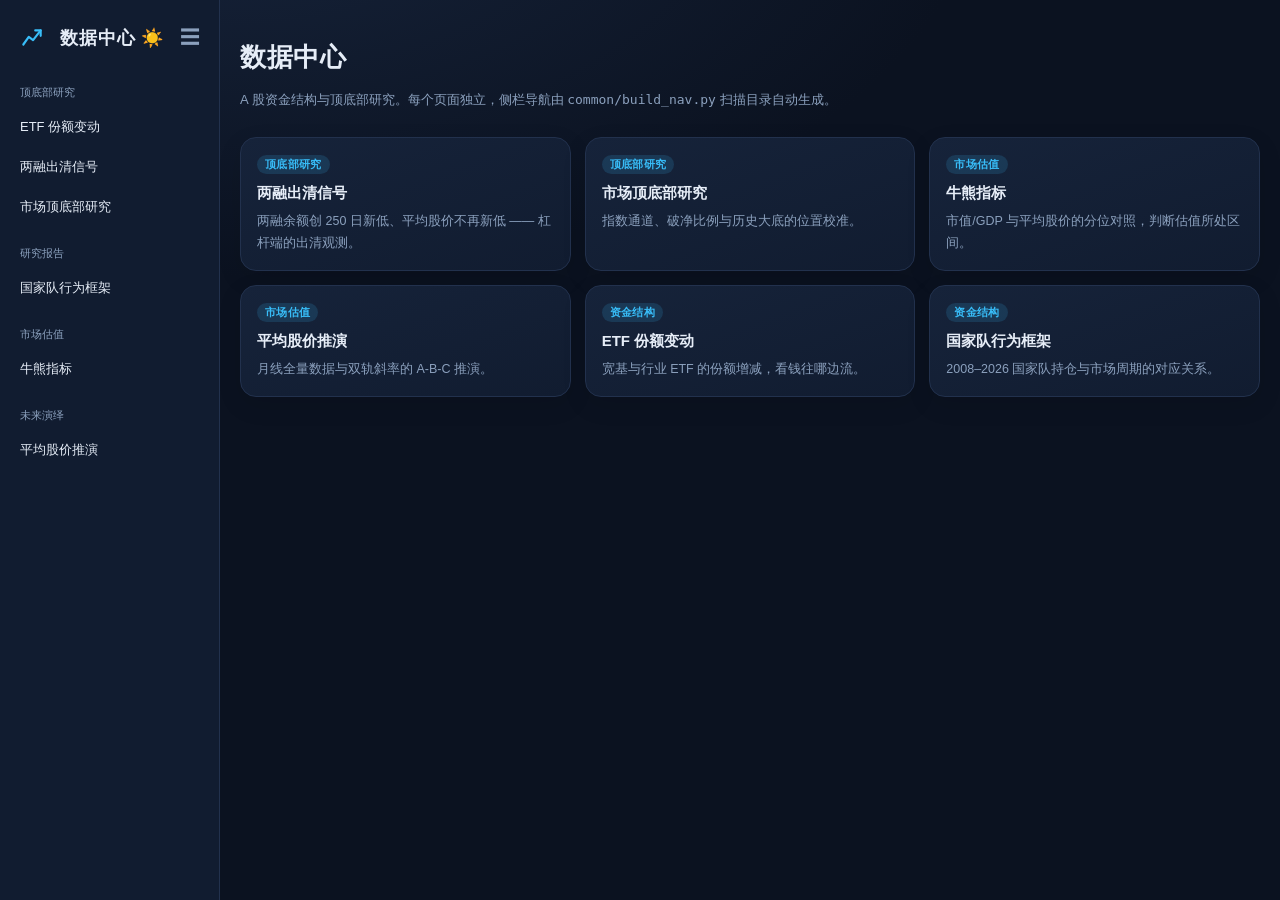
==== index.html @ 668f2a62 "1.代码优化降低冗余，提高代码复用 2.修改导航栏代码添加和全局修改，降低新增页面代码改动量的问题 3.调整定时调度任务逻辑，时间改为当日交易日22：30更新 4.新增两融底部判断页面 5.新增平均股" ====
<!DOCTYPE html>
<html lang="zh-CN">
<head>
<meta charset="utf-8">
<meta name="viewport" content="width=device-width, initial-scale=1">
<title>数据中心</title>
<link rel="stylesheet" href="./common/common.css">
<style>
  .home { width: 100%; max-width: 1080px; margin: 0 auto; padding: 8px 0 40px; }
  .home h1 { font-size: 26px; margin: 8px 0 6px; letter-spacing: .5px; }
  .home .lead { color: var(--muted); font-size: 13px; line-height: 1.8; margin-bottom: 26px; }
  .grid { display: grid; grid-template-columns: repeat(auto-fill, minmax(300px, 1fr)); gap: 14px; }
  .entry { text-decoration: none; display: block; transition: transform .18s ease, border-color .18s ease; }
  .entry:hover { transform: translateY(-2px); border-color: var(--accent); }
  .entry h3 { font-size: 15px; color: var(--text); margin: 0 0 8px; }
  .entry p { font-size: 12.5px; color: var(--muted); line-height: 1.7; margin: 0; }
  .tag { display: inline-block; font-size: 11px; padding: 2px 8px; border-radius: 999px;
         color: var(--accent); background: var(--accent-soft); margin-bottom: 10px; }
</style>
</head>
<body class="theme-dark">
<div class="app-layout">
  <main class="main-content">
    <div class="home">
      <h1>数据中心</h1>
      <p class="lead">A 股资金结构与顶底部研究。每个页面独立，侧栏导航由 <code>common/build_nav.py</code> 扫描目录自动生成。</p>

      <div class="grid">
        <a class="entry chart-card" href="./top_base/两融看板.html">
          <span class="tag">顶底部研究</span>
          <h3>两融出清信号</h3>
          <p>两融余额创 250 日新低、平均股价不再新低 —— 杠杆端的出清观测。</p>
        </a>
        <a class="entry chart-card" href="./top_base/top_base.html">
          <span class="tag">顶底部研究</span>
          <h3>市场顶底部研究</h3>
          <p>指数通道、破净比例与历史大底的位置校准。</p>
        </a>
        <a class="entry chart-card" href="./market/avg_price.html">
          <span class="tag">市场估值</span>
          <h3>牛熊指标</h3>
          <p>市值/GDP 与平均股价的分位对照，判断估值所处区间。</p>
        </a>
        <a class="entry chart-card" href="./market/wave_interpretate.html">
          <span class="tag">市场估值</span>
          <h3>平均股价推演</h3>
          <p>月线全量数据与双轨斜率的 A-B-C 推演。</p>
        </a>
        <a class="entry chart-card" href="./etf/etf_share.html">
          <span class="tag">资金结构</span>
          <h3>ETF 份额变动</h3>
          <p>宽基与行业 ETF 的份额增减，看钱往哪边流。</p>
        </a>
        <a class="entry chart-card" href="./etf/etf_gjd_report.html">
          <span class="tag">资金结构</span>
          <h3>国家队行为框架</h3>
          <p>2008–2026 国家队持仓与市场周期的对应关系。</p>
        </a>
      </div>
    </div>
  </main>
</div>
<script src="./common/common.js"></script>
</body>
</html>
---- common/common.css ----
/* =========================================================
   common.css —— 全屏应用布局（高度恒定 100vh + 内容区独立滚动）
   包含：基础重置 / 主题变量 / 侧边栏布局 / 移动端适配
        / 跨页面通用组件（页脚、表格、标签、卡片阴影、图表卡片）
        / 品牌 Logo 与主题按钮
   ========================================================= */

/* ---------- 1. 基础重置与全屏锁定 ---------- */
*, *::before, *::after {
  box-sizing: border-box;
}

html, body {
  margin: 0;
  padding: 0;
  width: 100%;
  height: 100%; /* 关键：限制高度为 100% */
  overflow: hidden; /* 关键：禁止浏览器全局滚动条 */
}

body {
  font-family: var(--font-sans);
  color: var(--text);
  background-color: var(--bg);
  background: var(--grad-body-dark);
  background-attachment: fixed;
  -webkit-font-smoothing: antialiased;
  transition: background-color 0.3s, color 0.3s;
}

/* ---------- 2. 主题变量定义 ---------- */
body.theme-dark {
  --font-sans: -apple-system, BlinkMacSystemFont, "Segoe UI", "PingFang SC", "Microsoft YaHei", sans-serif;
  --radius-pill: 999px;
  --bg: #0b1220;
  --panel: #111c30;
  --panel-2: #16233a;
  --line: #22314d;
  --text: #e6edf7;
  --muted: #8ba0bd;
  --accent: #38bdf8;
  --accent-soft: rgba(56, 189, 248, 0.15);
  --grad-body-dark: radial-gradient(1200px 620px at 18% -12%, #16233a 0%, #0b1220 62%), #0b1220;
}

body.theme-light {
  --bg: #f2f4f7;
  --panel: #ffffff;
  --panel-2: #f8fafc;
  --line: #e4e7ee;
  --text: #151b28;
  --muted: #4b5563; /* 修复：从 #6b7484 加深，让表头、说明文字更清晰 */
  --accent: #12395f;
  --accent-soft: #e9eff6;
  --grad-body-dark: none;
}

table { border-collapse: collapse; }
.wrap { margin: 0 auto; width: 100%; }
::selection { background: var(--accent-soft); color: var(--accent); }

/* =========================================================
   3. 侧边栏与主内容布局
   ========================================================= */

.app-layout {
  display: flex;
  width: 100%;
  height: 100vh; /* 关键：高度永远等于视口高度，与遮罩层一致 */
  overflow: hidden; /* 内容溢出由 main-content 内部处理 */
  position: relative;
  /* 左侧背景色，因为 app-layout 恒定为 100vh，所以背景也恒定 */
  background: linear-gradient(to right, var(--panel) 0, var(--panel) 220px, transparent 220px);
  transition: background 0.3s ease;
}

/* 左侧竖线 */
.app-layout::before {
  content: "";
  position: absolute;
  top: 0;
  bottom: 0;
  left: 219px;
  width: 1px;
  background: var(--line);
  z-index: 10;
  pointer-events: none;
  transition: background 0.3s ease;
}

.app-layout.collapsed {
  background: transparent;
}
.app-layout.collapsed::before {
  display: none;
}

/* 左侧导航栏 */
.sidebar {
  width: 220px;
  flex-shrink: 0;
  height: 100vh; /* 与父级一致 */
  z-index: 100;
  display: flex;
  flex-direction: column;
  background: transparent;
  border-right: none;
  transition: margin-left 0.3s ease;
}

.app-layout.collapsed .sidebar {
  margin-left: -220px;
}

/* 右侧主内容区 */
.main-content {
  flex: 1;
  min-width: 0;
  display: flex;
  flex-direction: column;
  padding: 24px 20px 20px;
  height: 100vh;
  overflow-y: auto;
  overflow-x: hidden; /* 【新增这一行】彻底封杀右侧横向滚动条 */
}

/* =========================================================
   4. 侧边栏内部元素 (保持不变)
   ========================================================= */

.sidebar-header {
  display: flex;
  align-items: center;
  justify-content: space-between;
  padding: 20px 16px;
  flex-shrink: 0;
}
.sidebar-header .logo {
  font-weight: 700;
  font-size: 16px;
  color: var(--text);
  white-space: nowrap;
}

.header-actions {
  display: flex;
  align-items: center;
  gap: 8px;
}

.sidebar-toggle {
  background: transparent;
  border: none;
  color: var(--muted);
  font-size: 20px;
  cursor: pointer;
  padding: 4px;
  border-radius: 6px;
  transition: background 0.2s, color 0.2s;
  display: flex;
  align-items: center;
  justify-content: center;
  flex-shrink: 0; /* 防止被挤压 */
}
.sidebar-toggle:hover {
  background: var(--line);
  color: var(--text);
}

.sidebar-expand-btn {
  display: none;
  position: fixed;
  top: 24px;
  left: 20px;
  z-index: 101;
  background: var(--panel);
  border: 1px solid var(--line);
  color: var(--text);
  border-radius: 6px;
  width: 34px;
  height: 34px;
  font-size: 20px;
  cursor: pointer;
  align-items: center;
  justify-content: center;
  box-shadow: 0 2px 8px rgba(0,0,0,0.1);
  transition: all 0.2s ease;
}
.sidebar-expand-btn:hover {
  background: var(--panel-2);
  color: var(--accent);
}

.sidebar-menu {
  flex: 0 1 auto;
  padding: 10px 10px;
}
.menu-group { margin-bottom: 20px; }
.menu-title {
  font-size: 11px;
  color: var(--muted);
  padding: 0 10px 8px;
  font-weight: 500;
}
.menu-item {
  display: block;
  padding: 10px 10px;
  color: var(--text);
  text-decoration: none;
  font-size: 13px;
  border-radius: 8px;
  margin-bottom: 2px;
  white-space: nowrap;
  overflow: hidden;
  text-overflow: ellipsis;
  transition: background 0.2s, color 0.2s;
}
.menu-item:hover { background: var(--panel-2); }
.menu-item.active { background: var(--line); font-weight: 600; color: var(--text); }

.theme-toggle-btn {
  background: transparent; /* 改为透明，去掉方框底色 */
  color: var(--muted);     /* 颜色与折叠按钮一致 */
  border: none;            /* 去掉边框 */
  border-radius: 6px;
  width: 32px;             /* 稍微放大一点，保证点击区域 */
  height: 32px;
  display: flex;
  align-items: center;
  justify-content: center;
  cursor: pointer;
  font-size: 18px;         /* emoji 稍微放大一点点更好看 */
  padding: 0;
  transition: all 0.2s ease;
  flex-shrink: 0;
}

/* 鼠标悬停时，才显示浅色背景 */
.theme-toggle-btn:hover {
  background: var(--line);
  color: var(--text);
}

/* 遮罩层 */
.sidebar-overlay {
  display: none;
  position: fixed;
  top: 0;
  left: 0;
  width: 100vw;
  height: 100vh; /* 与 app-layout 高度完美一致 */
  background: rgba(0, 0, 0, 0.5);
  z-index: 90;
  opacity: 0;
  transition: opacity 0.3s;
}

/* =========================================================
   5. H5 / 移动端适配（侧边栏 + 主内容）
   ========================================================= */
@media (max-width: 768px) {
  .app-layout {
    background: transparent;
  }
  .app-layout::before {
    display: none;
  }

  .sidebar {
    position: fixed;
    top: 0;
    left: 0;
    height: 100vh;
    background: var(--panel);
    border-right: 1px solid var(--line);
    transform: translateX(-100%);
    margin-left: 0 !important;
    box-shadow: 4px 0 24px rgba(0,0,0,0.2);
  }

  .app-layout.sidebar-open .sidebar { transform: translateX(0); }
  .app-layout.sidebar-open .sidebar-overlay { display: block; opacity: 1; }
  .app-layout.collapsed .sidebar { margin-left: 0; }

  .main-content {
    padding: 16px 12px 40px;
    height: 100vh;
    overflow-y: auto;
  }
  .sidebar-expand-btn { display: none !important; }
}

/* =========================================================
   6. 跨页面通用组件
   （页脚 / 表格容器 / 标签 / 卡片阴影 / 图表卡片 / 涨跌色）
   ========================================================= */

footer {
  text-align: center;
  color: var(--muted);
  font-size: 11.5px;
  margin-top: 16px;
  padding: 10px 0;
  line-height: 1.8;
}

.table-wrap {
  width: 100%;
  overflow-x: auto;
  -webkit-overflow-scrolling: touch;
  border-radius: 8px;
}

.tag {
  display: inline-block;
  padding: 3px 10px;
  border-radius: 999px;
  font-size: 11px;
  font-weight: 600;
  color: #fff;
  white-space: nowrap;
  letter-spacing: 0.3px;
}

/* 卡片 / 提示栏立体阴影（深浅色自适应） */
body.theme-light .card,
body.theme-light .note-bar {
  border-color: #ffffff;
  box-shadow: 0 10px 30px rgba(0, 0, 0, 0.08), 0 2px 8px rgba(0, 0, 0, 0.04);
}
body.theme-dark .card,
body.theme-dark .note-bar {
  border-color: rgba(255, 255, 255, 0.08);
  box-shadow: 0 12px 32px rgba(0, 0, 0, 0.6), 0 4px 12px rgba(0, 0, 0, 0.4),
              inset 0 1px 0 rgba(255, 255, 255, 0.05);
}

/* ===== 页面标题 ===== */
header {
  margin-bottom: 24px;
  display: flex;
  flex-wrap: wrap;
  justify-content: space-between;
  align-items: flex-end;
}
header h1 { margin: 0; font-size: 26px; font-weight: 700; }
header p  { margin: 6px 0 0; font-size: 13.5px; color: var(--muted); }

/* ===== 图表网格与卡片 ===== */
.charts-grid {
  display: grid;
  grid-template-columns: repeat(2, minmax(0, 1fr));
  gap: 16px;
}

.chart-card {
  background: linear-gradient(160deg, var(--panel-2), var(--panel));
  border: 1px solid var(--line);
  border-radius: 16px;
  padding: 16px;
  box-shadow: 0 8px 24px rgba(0, 0, 0, .1);
  display: flex;
  flex-direction: column;
  min-width: 0;
}

.chart-header {
  display: flex;
  justify-content: space-between;
  align-items: flex-start;
  margin-bottom: 12px;
  gap: 10px;
}
.chart-title {
  font-size: 15px;
  font-weight: 600;
  /* 【修复】图表标题颜色使用主题文字色 */
  color: var(--text);
}

.chart-legend {
  display: flex;
  flex-wrap: wrap;
  gap: 4px 12px;
  margin-top: 6px;
  font-size: 11.5px;
  color: var(--muted);
  line-height: 1.5;
}
.legend-item {
  display: inline-flex;
  align-items: center;
  gap: 5px;
  white-space: nowrap;
}
.legend-item i {
  width: 8px;
  height: 8px;
  border-radius: 50%;
  display: inline-block;
  flex: 0 0 auto;
}

.chart-body {
  height: 280px;
  width: 100%;
  position: relative;
  overflow: hidden;
}

/* ===== 红涨绿跌（全局通用） ===== */
.text-up   { color: #f87171 !important; }
.text-down { color: #34d399 !important; }
.text-flat { color: var(--muted) !important; }
/* 浅色主题下加深红绿颜色，避免刺眼且增强对比 */
body.theme-light .text-up   { color: #dc2626 !important; }
body.theme-light .text-down { color: #059669 !important; }

.empty {
  display: flex;
  align-items: center;
  justify-content: center;
  height: 400px;
  font-size: 14px;
  color: var(--muted);
}

/* ===== H5 适配（通用组件部分） ===== */
@media (max-width: 768px) {
  footer { font-size: 10px; margin-top: 12px; padding: 6px 0; }

  header { margin-bottom: 16px; }
  header h1 { font-size: 20px; }
  header p  { font-size: 12.5px; }

  .charts-grid {
    grid-template-columns: minmax(0, 1fr);
    gap: 12px;
  }
  .chart-card { padding: 12px; border-radius: 12px; }
  .chart-header { flex-wrap: wrap; }
  .chart-body { height: 240px; }
}

/* =========================================================
   7. 品牌 Logo 与主题按钮 (全局通用 - 无背景框版)
   ========================================================= */

/* 品牌 Logo 组合 */
.brand {
  display: flex;
  align-items: center;
  gap: 12px;
  text-decoration: none;
}
.brand-logo {
  width: 32px;          /* 稍微缩小了一点，显得更精致 */
  height: 32px;
  display: flex;
  align-items: center;
  justify-content: center;
  /* 去掉了 background, border, box-shadow */
  transition: all 0.3s ease;
}
.brand-logo svg {
  width: 26px;
  height: 26px;
  stroke: var(--accent);
  fill: none;
  stroke-width: 2;
  stroke-linecap: round;
  stroke-linejoin: round;
  transition: all 0.3s ease;
}
/* 鼠标悬浮时只放大一点点，不再有框 */
.brand:hover .brand-logo {
  transform: scale(1.1);
}
.brand h1, .brand-title {
  font-size: 18px;
  white-space: nowrap;
  color: var(--text);
  margin: 0;
  letter-spacing: 1px;
  font-weight: 700;
}

/* 通用方形主题切换按钮 */
.theme-btn {
  background: transparent; /* 背景透明 */
  border: none;            /* 去掉边框 */
  color: var(--muted);     /* 默认颜色柔和一点 */
  padding: 8px 10px;
  border-radius: 8px;
  cursor: pointer;
  font-size: 18px;         /* 稍微放大 emoji，不需要文字框 */
  line-height: 1;
  transition: all 0.2s;
}
.theme-btn:hover {
  background: var(--panel-2); /* 悬浮时给一点点极弱的背景色反馈 */
  color: var(--text);
}

/* 让雷达扫描或莫比乌斯环缓慢旋转（可选） */
@keyframes logo-pulse {
  0% { transform: scale(1); filter: drop-shadow(0 0 0px var(--accent)); }
  50% { transform: scale(1.05); filter: drop-shadow(0 0 6px var(--accent)); }
  100% { transform: scale(1); filter: drop-shadow(0 0 0px var(--accent)); }
}

/* 页面一加载就自动播放 */
.brand-logo svg {
  animation: logo-pulse 3s ease-in-out infinite;
}
/* ========== 导航当前页高亮（由 nav.js 渲染时打标） ========== */
.menu-item.current {
  background: var(--line);
  font-weight: 600;
  color: var(--text);
}

/* ========== 侧栏二级导航（组内小标题） ========== */
.menu-subtitle {
  font-size: 11.5px;
  color: var(--muted);
  padding: 8px 10px 4px;
  opacity: .8;
}
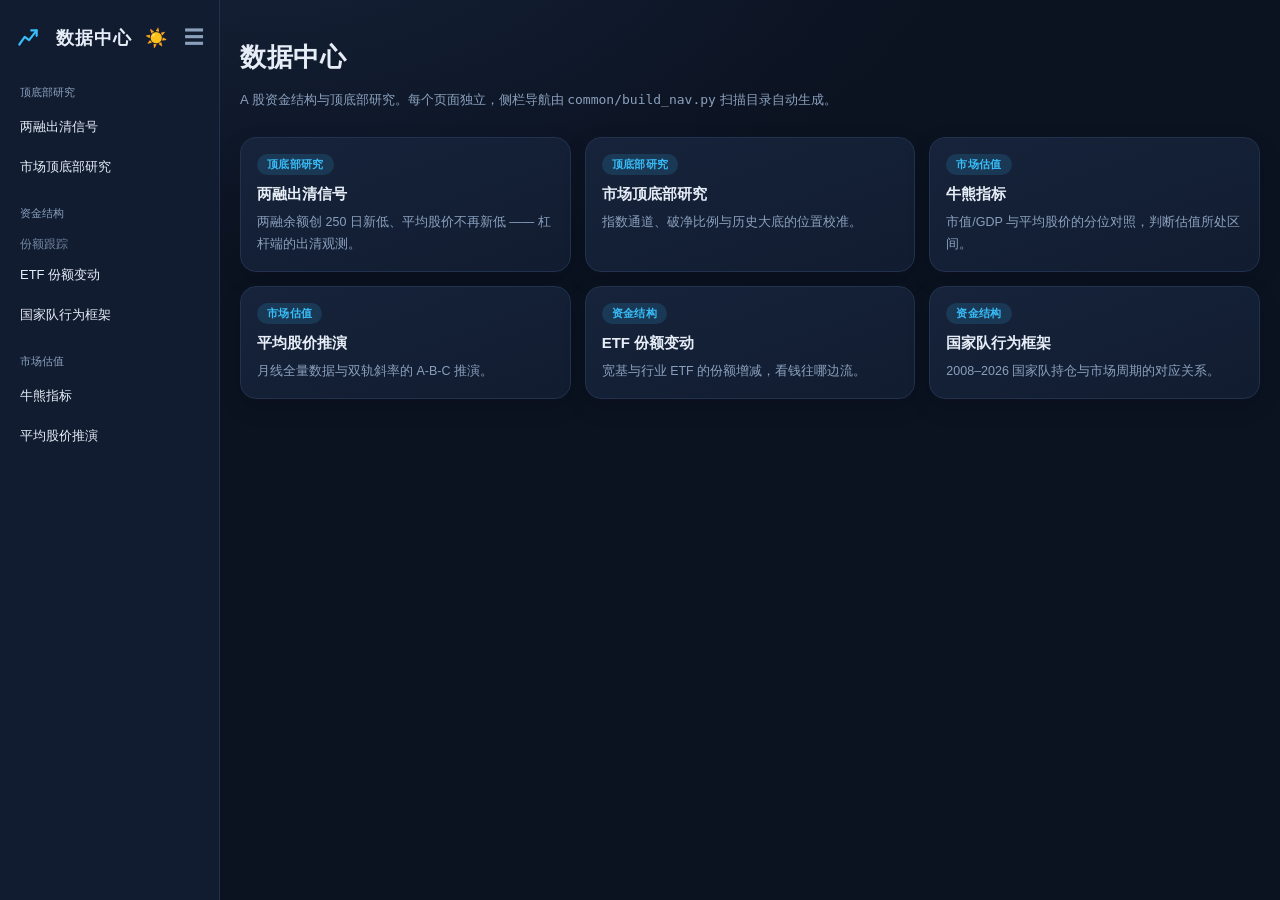
==== commit 736f12c7: "1.修复前端各类展示问题" ====
--- a/index.html
+++ b/index.html
@@ -2,6 +2,7 @@
 <html lang="zh-CN">
 <head>
 <meta charset="utf-8">
+<link rel="icon" type="image/svg+xml" href="./common/favicon.svg">
 <meta name="viewport" content="width=device-width, initial-scale=1">
 <title>数据中心</title>
 <link rel="stylesheet" href="./common/common.css">
@@ -14,8 +15,7 @@
   .entry:hover { transform: translateY(-2px); border-color: var(--accent); }
   .entry h3 { font-size: 15px; color: var(--text); margin: 0 0 8px; }
   .entry p { font-size: 12.5px; color: var(--muted); line-height: 1.7; margin: 0; }
-  .tag { display: inline-block; font-size: 11px; padding: 2px 8px; border-radius: 999px;
-         color: var(--accent); background: var(--accent-soft); margin-bottom: 10px; }
+  .entry .tag { margin-bottom: 10px; }
 </style>
 </head>
 <body class="theme-dark">
@@ -26,7 +26,7 @@
       <p class="lead">A 股资金结构与顶底部研究。每个页面独立，侧栏导航由 <code>common/build_nav.py</code> 扫描目录自动生成。</p>
 
       <div class="grid">
-        <a class="entry chart-card" href="./top_base/两融看板.html">
+        <a class="entry chart-card" href="./top_base/two_melt.html">
           <span class="tag">顶底部研究</span>
           <h3>两融出清信号</h3>
           <p>两融余额创 250 日新低、平均股价不再新低 —— 杠杆端的出清观测。</p>
--- a/common/common.css
+++ b/common/common.css
@@ -22,7 +22,7 @@
   font-family: var(--font-sans);
   color: var(--text);
   background-color: var(--bg);
-  background: var(--grad-body-dark);
+  background-image: var(--grad-body);
   background-attachment: fixed;
   -webkit-font-smoothing: antialiased;
   transition: background-color 0.3s, color 0.3s;
@@ -40,10 +40,15 @@
   --muted: #8ba0bd;
   --accent: #38bdf8;
   --accent-soft: rgba(56, 189, 248, 0.15);
-  --grad-body-dark: radial-gradient(1200px 620px at 18% -12%, #16233a 0%, #0b1220 62%), #0b1220;
+  --accent-contrast: #04121f;
+  --content-max: 1200px;
+  --grad-body: radial-gradient(1200px 620px at 18% -12%, #16233a 0%, #0b1220 62%);
 }
 
 body.theme-light {
+  /* 浅色主题原先漏了字体与圆角变量，导致字体回退成浏览器默认字体 */
+  --font-sans: -apple-system, BlinkMacSystemFont, "Segoe UI", "PingFang SC", "Microsoft YaHei", sans-serif;
+  --radius-pill: 999px;
   --bg: #f2f4f7;
   --panel: #ffffff;
   --panel-2: #f8fafc;
@@ -52,11 +57,13 @@
   --muted: #4b5563; /* 修复：从 #6b7484 加深，让表头、说明文字更清晰 */
   --accent: #12395f;
   --accent-soft: #e9eff6;
-  --grad-body-dark: none;
+  --accent-contrast: #ffffff;
+  --content-max: 1200px;
+  --grad-body: none;
 }
 
 table { border-collapse: collapse; }
-.wrap { margin: 0 auto; width: 100%; }
+.wrap { margin: 0 auto; width: 100%; max-width: var(--content-max, 1200px); }
 ::selection { background: var(--accent-soft); color: var(--accent); }
 
 /* =========================================================
@@ -112,6 +119,11 @@
   margin-left: -220px;
 }
 
+/* 折叠后左上角会出现悬浮展开按钮，主内容留出避让空间，避免压住标题 */
+.app-layout.collapsed .main-content {
+  padding-left: 68px;
+}
+
 /* 右侧主内容区 */
 .main-content {
   flex: 1;
@@ -132,7 +144,8 @@
   display: flex;
   align-items: center;
   justify-content: space-between;
-  padding: 20px 16px;
+  gap: 8px;
+  padding: 20px 12px;
   flex-shrink: 0;
 }
 .sidebar-header .logo {
@@ -281,6 +294,7 @@
   .app-layout.sidebar-open .sidebar { transform: translateX(0); }
   .app-layout.sidebar-open .sidebar-overlay { display: block; opacity: 1; }
   .app-layout.collapsed .sidebar { margin-left: 0; }
+  .app-layout.collapsed .main-content { padding-left: 12px; }
 
   .main-content {
     padding: 16px 12px 40px;
@@ -317,9 +331,23 @@
   border-radius: 999px;
   font-size: 11px;
   font-weight: 600;
-  color: #fff;
+  color: var(--accent);
+  background: var(--accent-soft);
   white-space: nowrap;
   letter-spacing: 0.3px;
+}
+/* 语义标签：不依赖页面自行补背景，避免出现“白字白底” */
+.tag.no   { background: #6b7280; color: #fff; }
+.tag.warn { background: #b45309; color: #fff; }
+.tag.up   { background: #dc2626; color: #fff; }
+.tag.down { background: #059669; color: #fff; }
+
+/* 通用卡片基础（各页只覆盖自己需要的间距） */
+.card {
+  background: var(--panel);
+  border: 1px solid var(--line);
+  border-radius: 16px;
+  padding: 16px;
 }
 
 /* 卡片 / 提示栏立体阴影（深浅色自适应） */
@@ -345,6 +373,90 @@
 }
 header h1 { margin: 0; font-size: 26px; font-weight: 700; }
 header p  { margin: 6px 0 0; font-size: 13.5px; color: var(--muted); }
+
+/* ===== 通用分段控件（日/周/月、图组切换、区间切换） =====
+   原先 top_base / avg_price / etf_share 各自复制了一套，尺寸和选中色不一致，这里收口 */
+.gran-switch,
+.period-tabs,
+.group-tabs,
+.seg {
+  display: inline-flex;
+  align-items: center;
+  gap: 2px;
+  padding: 2px;
+  background: var(--panel-2);
+  border: 1px solid var(--line);
+  border-radius: 8px;
+  flex-shrink: 0;
+}
+
+.gran-switch button,
+.period-btn,
+.tab-btn,
+.seg button {
+  border: none;
+  background: transparent;
+  color: var(--muted);
+  font-family: inherit;
+  font-size: 12px;
+  font-weight: 500;
+  line-height: 1.2;
+  padding: 4px 12px;
+  border-radius: 6px;
+  cursor: pointer;
+  white-space: nowrap;
+  transition: background .15s ease, color .15s ease;
+}
+.gran-switch button:hover,
+.period-btn:hover,
+.tab-btn:hover,
+.seg button:hover { color: var(--text); }
+
+.gran-switch button.active,
+.period-btn.active,
+.tab-btn.active,
+.seg button.active,
+.seg button[aria-pressed="true"] {
+  background: var(--accent);
+  color: var(--accent-contrast);
+  font-weight: 600;
+}
+
+/* ===== 趋势线开关按钮 ===== */
+.trend-btn {
+  border: 1px solid var(--line);
+  background: var(--panel);
+  color: var(--muted);
+  font-family: inherit;
+  font-size: 12px;
+  font-weight: 500;
+  line-height: 1.2;
+  padding: 4px 12px;
+  border-radius: 6px;
+  cursor: pointer;
+  transition: all .15s ease;
+}
+.trend-btn:hover:not(:disabled) { color: var(--text); border-color: var(--muted); }
+.trend-btn.active.low  { background: #2563eb; color: #fff; border-color: #2563eb; }
+.trend-btn.active.mix  { background: #8b5cf6; color: #fff; border-color: #8b5cf6; }
+.trend-btn.active.high { background: #dc2626; color: #fff; border-color: #dc2626; }
+.trend-btn:disabled { opacity: 0.3; cursor: not-allowed; }
+
+/* ===== 图表工具栏 ===== */
+.chart-toolbar {
+  display: flex;
+  justify-content: space-between;
+  align-items: center;
+  flex-wrap: wrap;
+  gap: 12px;
+  margin-bottom: 8px;
+}
+.toolbar-left, .toolbar-right {
+  display: flex;
+  align-items: center;
+  flex-wrap: wrap;
+  gap: 8px;
+}
 
 /* ===== 图表网格与卡片 ===== */
 .charts-grid {
@@ -368,9 +480,12 @@
   display: flex;
   justify-content: space-between;
   align-items: flex-start;
+  flex-wrap: wrap;
   margin-bottom: 12px;
-  gap: 10px;
-}
+  gap: 8px 10px;
+}
+.group-tabs { max-width: 100%; overflow-x: auto; scrollbar-width: none; }
+.group-tabs::-webkit-scrollbar { display: none; }
 .chart-title {
   font-size: 15px;
   font-weight: 600;
@@ -400,6 +515,14 @@
   display: inline-block;
   flex: 0 0 auto;
 }
+
+/* 主图表容器：各页统一高度，页面只通过 .chart-sm 降级 */
+.chart {
+  width: 100%;
+  height: 440px;
+  background: transparent !important;
+}
+.chart-sm { height: 360px; }
 
 .chart-body {
   height: 280px;
@@ -440,6 +563,8 @@
   .chart-card { padding: 12px; border-radius: 12px; }
   .chart-header { flex-wrap: wrap; }
   .chart-body { height: 240px; }
+  .chart { height: 300px; }
+  .chart-sm { height: 280px; }
 }
 
 /* =========================================================
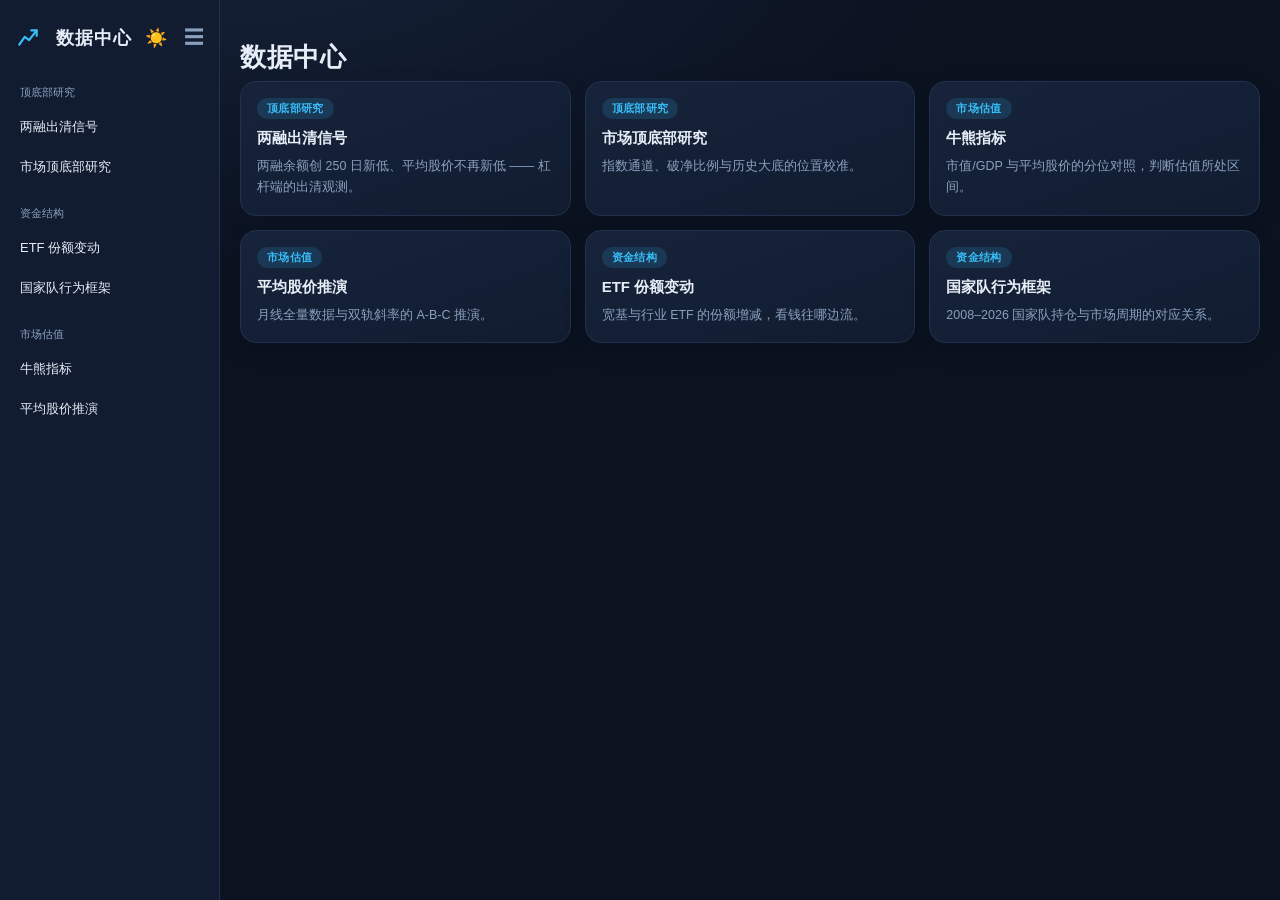
==== commit b6863249: "1.调整导航栏一级目录 2.去掉首页多于提示 3.新增平均股价20号数据" ====
--- a/index.html
+++ b/index.html
@@ -23,8 +23,6 @@
   <main class="main-content">
     <div class="home">
       <h1>数据中心</h1>
-      <p class="lead">A 股资金结构与顶底部研究。每个页面独立，侧栏导航由 <code>common/build_nav.py</code> 扫描目录自动生成。</p>
-
       <div class="grid">
         <a class="entry chart-card" href="./top_base/two_melt.html">
           <span class="tag">顶底部研究</span>
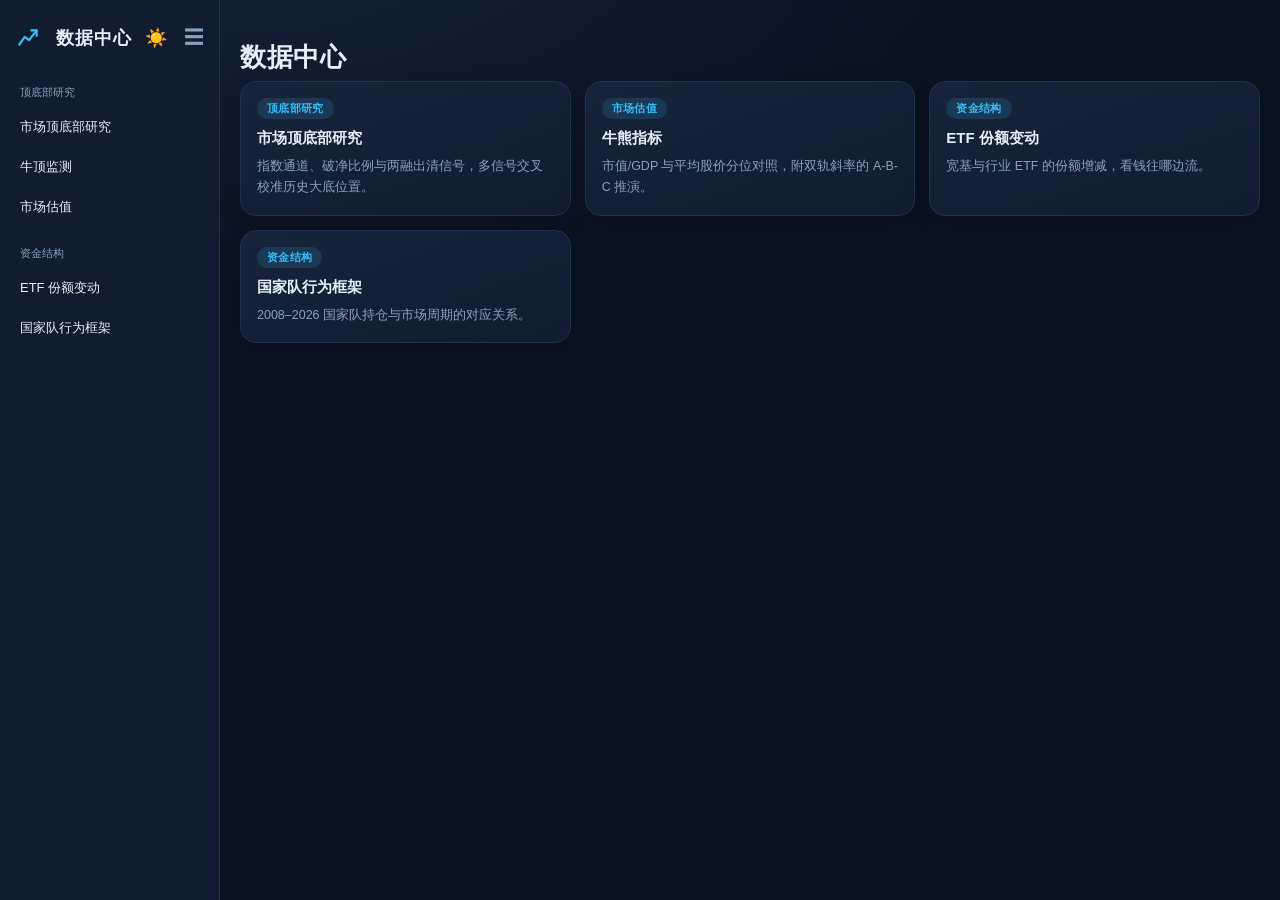
==== commit d2a0cc63: "1.相同内容合并 两融出清合并到熊底监测 2.牛熊指标改名为估值现状，波浪推演合并一页" ====
--- a/index.html
+++ b/index.html
@@ -5,6 +5,7 @@
 <link rel="icon" type="image/svg+xml" href="./common/favicon.svg">
 <meta name="viewport" content="width=device-width, initial-scale=1">
 <title>数据中心</title>
+<script>(function(){var t='dark';try{var s=localStorage.getItem('site-theme');t=(s==='light'||s==='dark')?s:((new Date().getHours()>=9&&new Date().getHours()<19)?'light':'dark')}catch(e){}document.documentElement.classList.add('theme-'+t);document.documentElement.style.colorScheme=t==='light'?'light':'dark'})();</script>
 <link rel="stylesheet" href="./common/common.css">
 <style>
   .home { width: 100%; max-width: 1080px; margin: 0 auto; padding: 8px 0 40px; }
@@ -18,31 +19,21 @@
   .entry .tag { margin-bottom: 10px; }
 </style>
 </head>
-<body class="theme-dark">
+<body>
 <div class="app-layout">
   <main class="main-content">
     <div class="home">
       <h1>数据中心</h1>
       <div class="grid">
-        <a class="entry chart-card" href="./top_base/two_melt.html">
-          <span class="tag">顶底部研究</span>
-          <h3>两融出清信号</h3>
-          <p>两融余额创 250 日新低、平均股价不再新低 —— 杠杆端的出清观测。</p>
-        </a>
         <a class="entry chart-card" href="./top_base/top_base.html">
           <span class="tag">顶底部研究</span>
           <h3>市场顶底部研究</h3>
-          <p>指数通道、破净比例与历史大底的位置校准。</p>
+          <p>指数通道、破净比例与两融出清信号，多信号交叉校准历史大底位置。</p>
         </a>
         <a class="entry chart-card" href="./market/avg_price.html">
           <span class="tag">市场估值</span>
           <h3>牛熊指标</h3>
-          <p>市值/GDP 与平均股价的分位对照，判断估值所处区间。</p>
-        </a>
-        <a class="entry chart-card" href="./market/wave_interpretate.html">
-          <span class="tag">市场估值</span>
-          <h3>平均股价推演</h3>
-          <p>月线全量数据与双轨斜率的 A-B-C 推演。</p>
+          <p>市值/GDP 与平均股价分位对照，附双轨斜率的 A-B-C 推演。</p>
         </a>
         <a class="entry chart-card" href="./etf/etf_share.html">
           <span class="tag">资金结构</span>
--- a/common/common.css
+++ b/common/common.css
@@ -29,7 +29,7 @@
 }
 
 /* ---------- 2. 主题变量定义 ---------- */
-body.theme-dark {
+:root.theme-dark {
   --font-sans: -apple-system, BlinkMacSystemFont, "Segoe UI", "PingFang SC", "Microsoft YaHei", sans-serif;
   --radius-pill: 999px;
   --bg: #0b1220;
@@ -45,7 +45,7 @@
   --grad-body: radial-gradient(1200px 620px at 18% -12%, #16233a 0%, #0b1220 62%);
 }
 
-body.theme-light {
+:root.theme-light {
   /* 浅色主题原先漏了字体与圆角变量，导致字体回退成浏览器默认字体 */
   --font-sans: -apple-system, BlinkMacSystemFont, "Segoe UI", "PingFang SC", "Microsoft YaHei", sans-serif;
   --radius-pill: 999px;
@@ -351,13 +351,13 @@
 }
 
 /* 卡片 / 提示栏立体阴影（深浅色自适应） */
-body.theme-light .card,
-body.theme-light .note-bar {
+:root.theme-light .card,
+:root.theme-light .note-bar {
   border-color: #ffffff;
   box-shadow: 0 10px 30px rgba(0, 0, 0, 0.08), 0 2px 8px rgba(0, 0, 0, 0.04);
 }
-body.theme-dark .card,
-body.theme-dark .note-bar {
+:root.theme-dark .card,
+:root.theme-dark .note-bar {
   border-color: rgba(255, 255, 255, 0.08);
   box-shadow: 0 12px 32px rgba(0, 0, 0, 0.6), 0 4px 12px rgba(0, 0, 0, 0.4),
               inset 0 1px 0 rgba(255, 255, 255, 0.05);
@@ -536,8 +536,8 @@
 .text-down { color: #34d399 !important; }
 .text-flat { color: var(--muted) !important; }
 /* 浅色主题下加深红绿颜色，避免刺眼且增强对比 */
-body.theme-light .text-up   { color: #dc2626 !important; }
-body.theme-light .text-down { color: #059669 !important; }
+:root.theme-light .text-up   { color: #dc2626 !important; }
+:root.theme-light .text-down { color: #059669 !important; }
 
 .empty {
   display: flex;
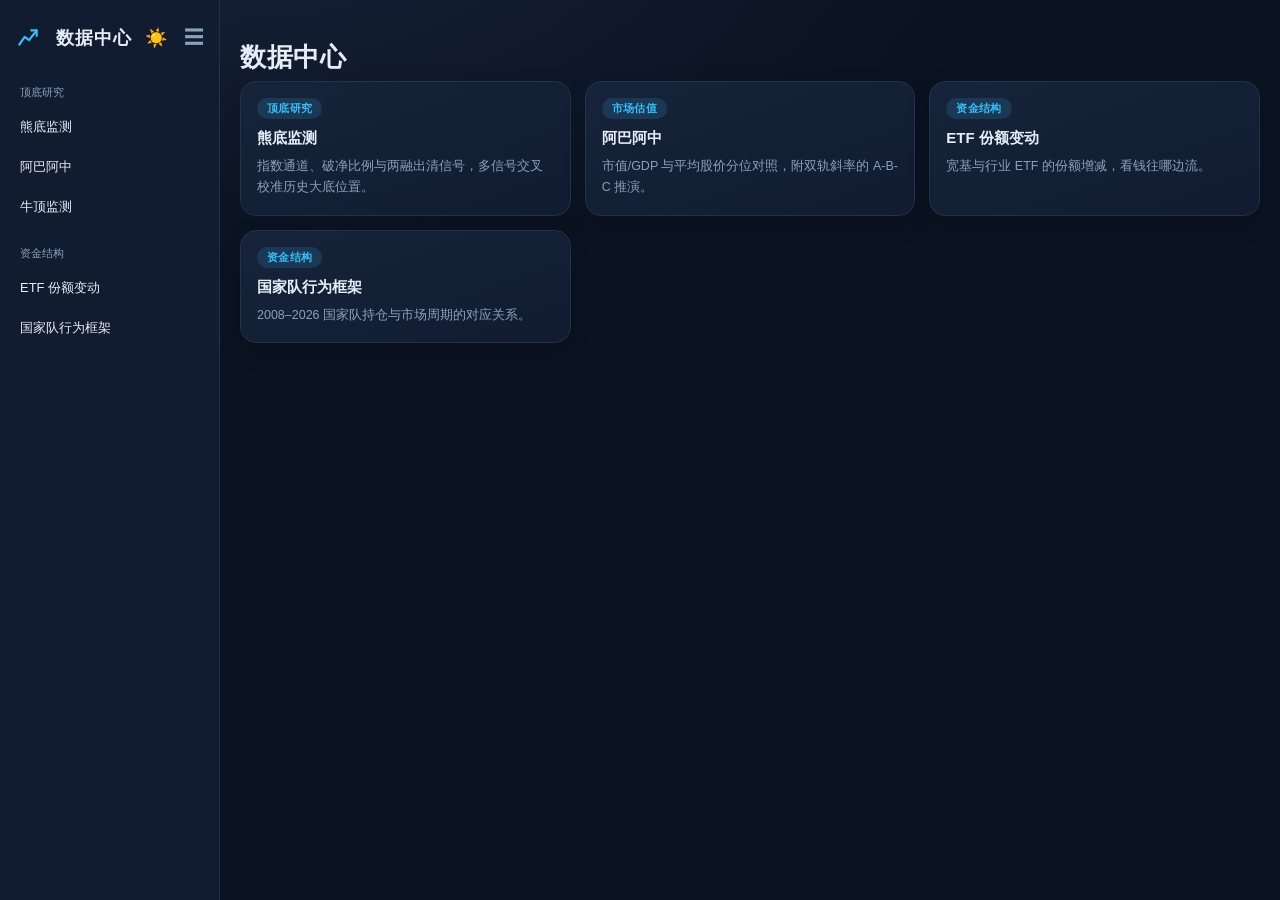
==== commit 6fcfe7c9: "1.相同内容合并 两融出清合并到熊底监测 2.牛熊指标改名为估值现状，波浪推演合并一页" ====
--- a/index.html
+++ b/index.html
@@ -26,13 +26,13 @@
       <h1>数据中心</h1>
       <div class="grid">
         <a class="entry chart-card" href="./top_base/top_base.html">
-          <span class="tag">顶底部研究</span>
-          <h3>市场顶底部研究</h3>
+          <span class="tag">顶底研究</span>
+          <h3>熊底监测</h3>
           <p>指数通道、破净比例与两融出清信号，多信号交叉校准历史大底位置。</p>
         </a>
         <a class="entry chart-card" href="./market/avg_price.html">
           <span class="tag">市场估值</span>
-          <h3>牛熊指标</h3>
+          <h3>阿巴阿中</h3>
           <p>市值/GDP 与平均股价分位对照，附双轨斜率的 A-B-C 推演。</p>
         </a>
         <a class="entry chart-card" href="./etf/etf_share.html">
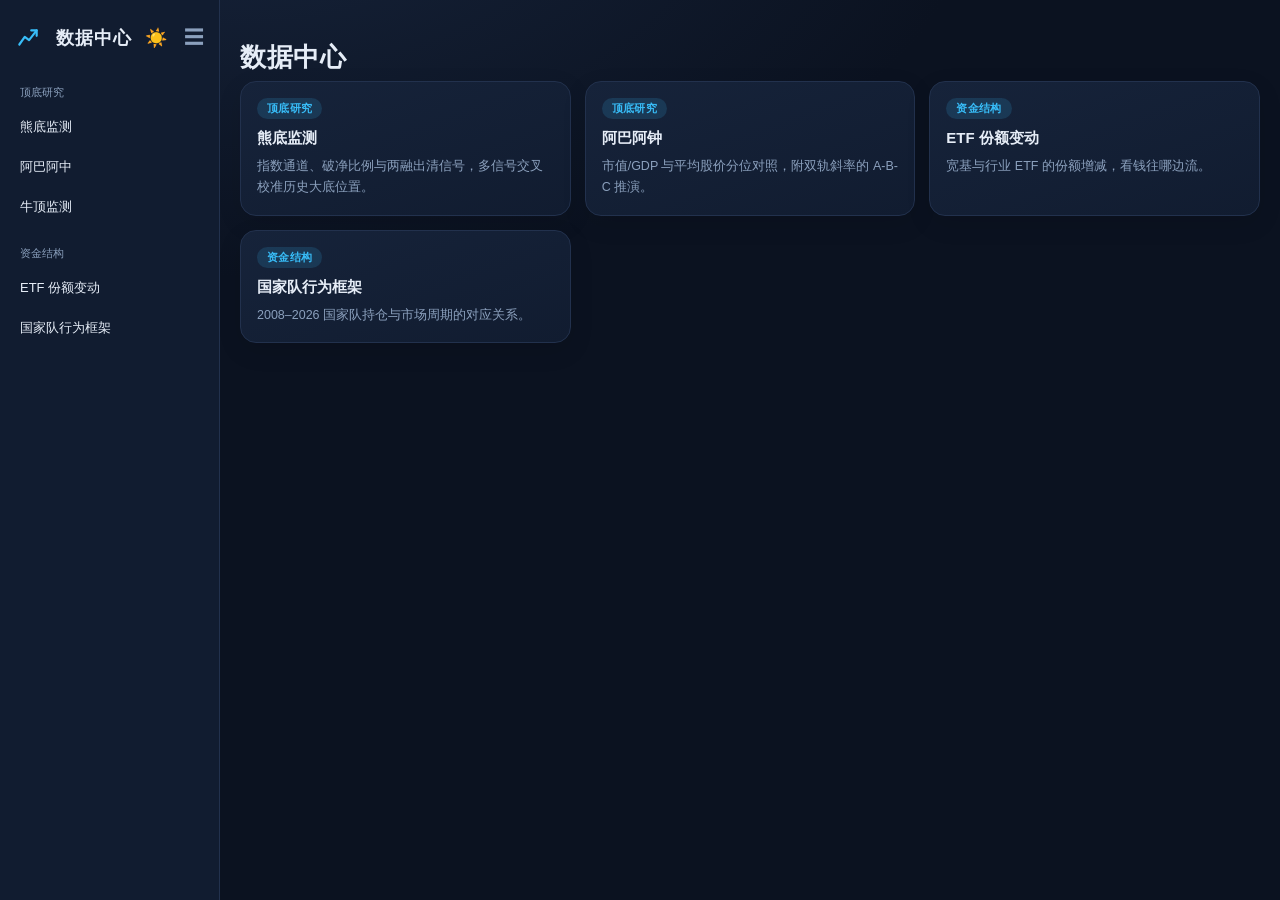
==== commit dee2662c: "1.修复前端挤压重叠与命名问题（分批提交 1/3：首页与样式）" ====
--- a/index.html
+++ b/index.html
@@ -25,14 +25,14 @@
     <div class="home">
       <h1>数据中心</h1>
       <div class="grid">
-        <a class="entry chart-card" href="./top_base/top_base.html">
+        <a class="entry chart-card" href="./top_base/base_watch.html">
           <span class="tag">顶底研究</span>
           <h3>熊底监测</h3>
           <p>指数通道、破净比例与两融出清信号，多信号交叉校准历史大底位置。</p>
         </a>
         <a class="entry chart-card" href="./market/avg_price.html">
-          <span class="tag">市场估值</span>
-          <h3>阿巴阿中</h3>
+          <span class="tag">顶底研究</span>
+          <h3>阿巴阿钟</h3>
           <p>市值/GDP 与平均股价分位对照，附双轨斜率的 A-B-C 推演。</p>
         </a>
         <a class="entry chart-card" href="./etf/etf_share.html">
